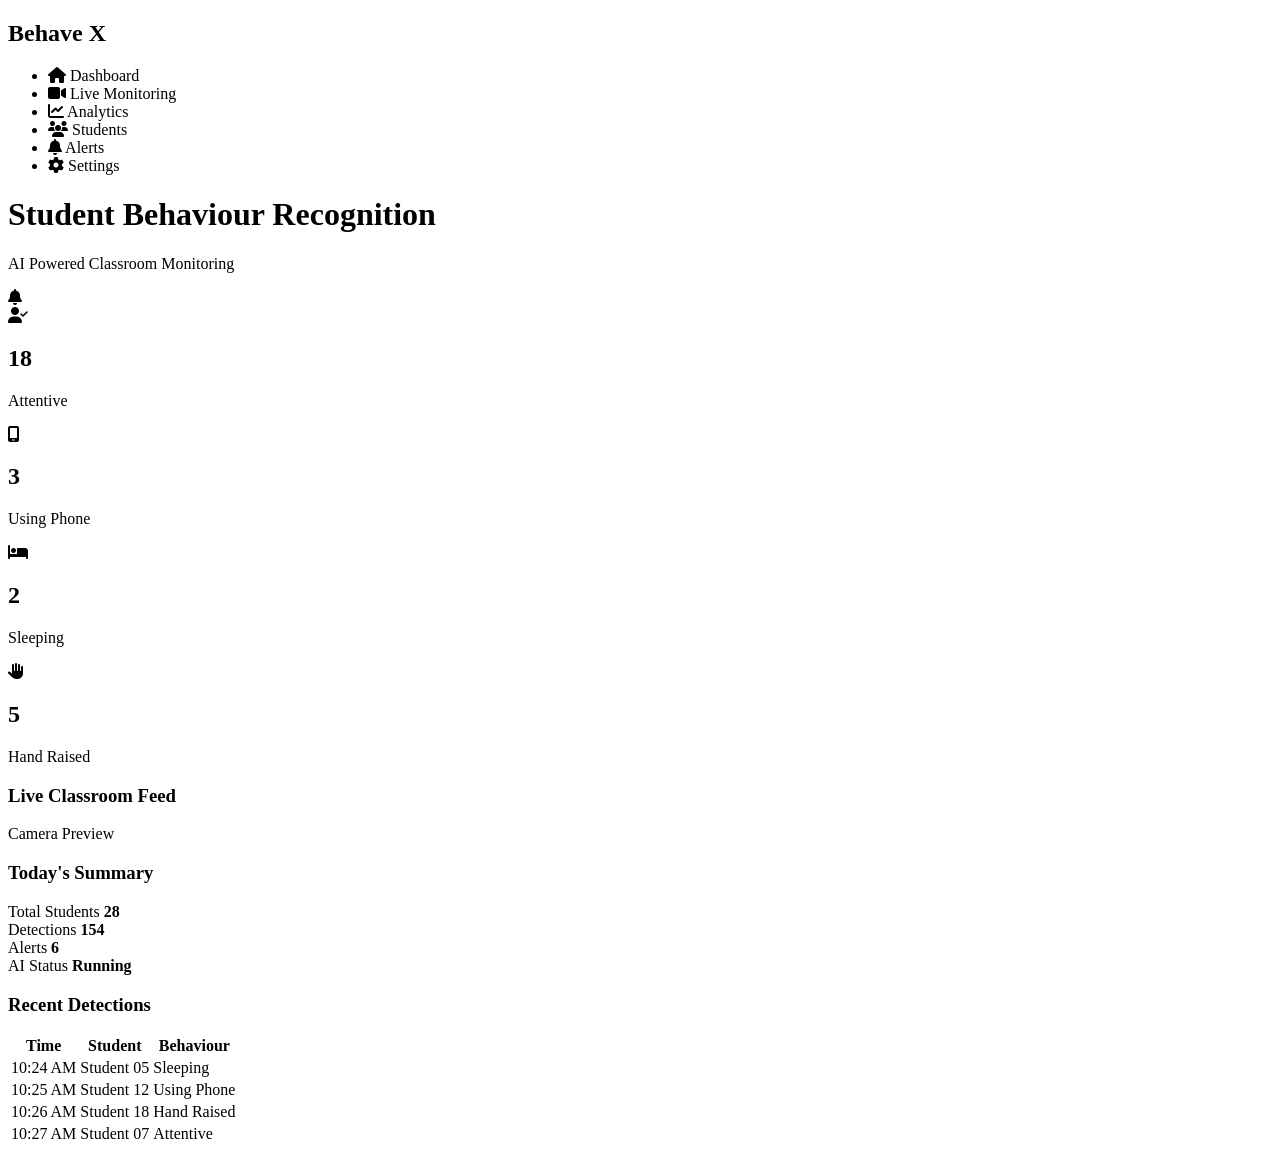
==== templates/index.html @ a610a655 "Update index.html" ====
<!DOCTYPE html>
<html lang="en">
<head>
    <meta charset="UTF-8">
    <meta name="viewport" content="width=device-width, initial-scale=1.0">
    <title>Student Behaviour Recognition Dashboard</title>
    <link rel="stylesheet" href="style.css">

    <!-- Font Awesome -->
    <link rel="stylesheet"
        href="https://cdnjs.cloudflare.com/ajax/libs/font-awesome/6.5.1/css/all.min.css">
</head>
<body>

<div class="container">

    <!-- Sidebar -->
    <aside class="sidebar">
        <h2>Behave X</h2>

        <ul>
            <li class="active"><i class="fas fa-home"></i> Dashboard</li>
            <li><i class="fas fa-video"></i> Live Monitoring</li>
            <li><i class="fas fa-chart-line"></i> Analytics</li>
            <li><i class="fas fa-users"></i> Students</li>
            <li><i class="fas fa-bell"></i> Alerts</li>
            <li><i class="fas fa-cog"></i> Settings</li>
        </ul>
    </aside>

    <!-- Main Content -->
    <main class="main">

        <!-- Header -->
        <header>
            <div>
                <h1>Student Behaviour Recognition</h1>
                <p>AI Powered Classroom Monitoring</p>
            </div>

            <div class="profile">
                <i class="fas fa-bell"></i>
                <img src="" alt="">
            </div>
        </header>

        <!-- Stats -->
        <section class="cards">

            <div class="card">
                <i class="fas fa-user-check green"></i>
                <h2>18</h2>
                <p>Attentive</p>
            </div>

            <div class="card">
                <i class="fas fa-mobile-screen orange"></i>
                <h2>3</h2>
                <p>Using Phone</p>
            </div>

            <div class="card">
                <i class="fas fa-bed red"></i>
                <h2>2</h2>
                <p>Sleeping</p>
            </div>

            <div class="card">
                <i class="fas fa-hand-paper blue"></i>
                <h2>5</h2>
                <p>Hand Raised</p>
            </div>

        </section>

        <!-- Middle -->
        <section class="middle">

            <div class="camera">
                <h3>Live Classroom Feed</h3>

                <div class="camera-box">
                    Camera Preview
                </div>

            </div>

            <div class="summary">

                <h3>Today's Summary</h3>

                <div class="summary-item">
                    <span>Total Students</span>
                    <strong>28</strong>
                </div>

                <div class="summary-item">
                    <span>Detections</span>
                    <strong>154</strong>
                </div>

                <div class="summary-item">
                    <span>Alerts</span>
                    <strong>6</strong>
                </div>

                <div class="summary-item">
                    <span>AI Status</span>
                    <strong class="green-text">Running</strong>
                </div>

            </div>

        </section>

        <!-- Recent Detections -->
        <section class="table">

            <h3>Recent Detections</h3>

            <table>

                <tr>
                    <th>Time</th>
                    <th>Student</th>
                    <th>Behaviour</th>
                </tr>

                <tr>
                    <td>10:24 AM</td>
                    <td>Student 05</td>
                    <td class="red-text">Sleeping</td>
                </tr>

                <tr>
                    <td>10:25 AM</td>
                    <td>Student 12</td>
                    <td class="orange-text">Using Phone</td>
                </tr>

                <tr>
                    <td>10:26 AM</td>
                    <td>Student 18</td>
                    <td class="blue-text">Hand Raised</td>
                </tr>

                <tr>
                    <td>10:27 AM</td>
                    <td>Student 07</td>
                    <td class="green-text">Attentive</td>
                </tr>

            </table>

        </section>

    </main>

</div>

</body>
</html>
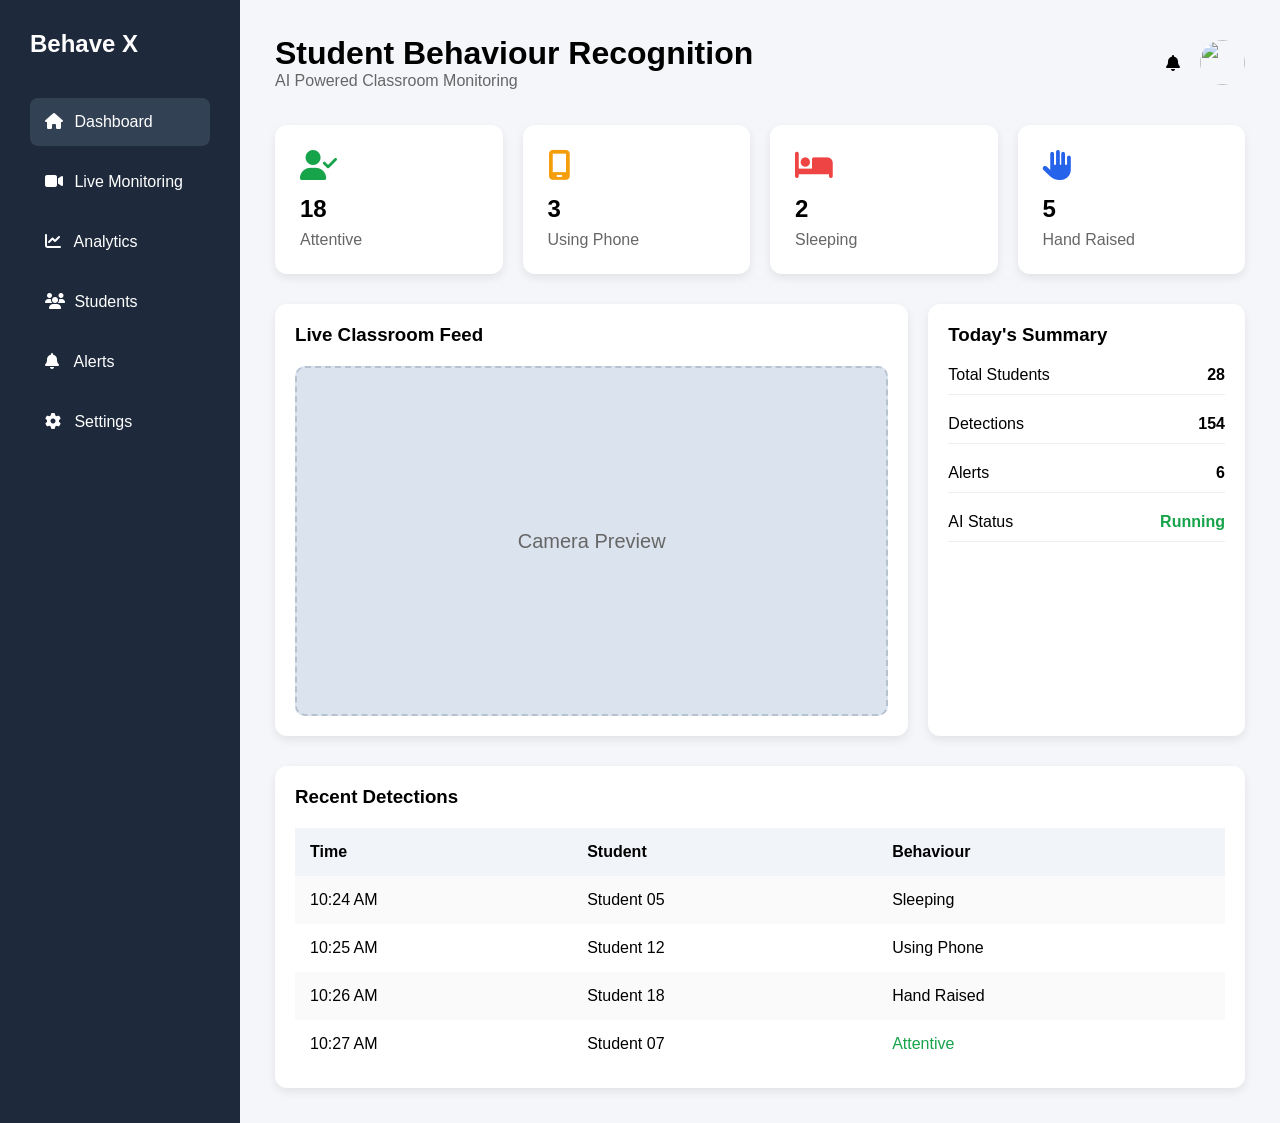
==== commit 5e449930: "css file fix" ====
--- a/templates/index.html
+++ b/templates/index.html
@@ -1,162 +1,165 @@
 <!DOCTYPE html>
 <html lang="en">
+
 <head>
     <meta charset="UTF-8">
     <meta name="viewport" content="width=device-width, initial-scale=1.0">
     <title>Student Behaviour Recognition Dashboard</title>
-    <link rel="stylesheet" href="style.css">
+    <link rel="stylesheet" href="../static/css/style.css">
+
 
     <!-- Font Awesome -->
-    <link rel="stylesheet"
-        href="https://cdnjs.cloudflare.com/ajax/libs/font-awesome/6.5.1/css/all.min.css">
+    <link rel="stylesheet" href="https://cdnjs.cloudflare.com/ajax/libs/font-awesome/6.5.1/css/all.min.css">
 </head>
+
 <body>
 
-<div class="container">
+    <div class="container">
 
-    <!-- Sidebar -->
-    <aside class="sidebar">
-        <h2>Behave X</h2>
+        <!-- Sidebar -->
+        <aside class="sidebar">
+            <h2>Behave X</h2>
 
-        <ul>
-            <li class="active"><i class="fas fa-home"></i> Dashboard</li>
-            <li><i class="fas fa-video"></i> Live Monitoring</li>
-            <li><i class="fas fa-chart-line"></i> Analytics</li>
-            <li><i class="fas fa-users"></i> Students</li>
-            <li><i class="fas fa-bell"></i> Alerts</li>
-            <li><i class="fas fa-cog"></i> Settings</li>
-        </ul>
-    </aside>
+            <ul>
+                <li class="active"><i class="fas fa-home"></i> Dashboard</li>
+                <li><i class="fas fa-video"></i> Live Monitoring</li>
+                <li><i class="fas fa-chart-line"></i> Analytics</li>
+                <li><i class="fas fa-users"></i> Students</li>
+                <li><i class="fas fa-bell"></i> Alerts</li>
+                <li><i class="fas fa-cog"></i> Settings</li>
+            </ul>
+        </aside>
 
-    <!-- Main Content -->
-    <main class="main">
+        <!-- Main Content -->
+        <main class="main">
 
-        <!-- Header -->
-        <header>
-            <div>
-                <h1>Student Behaviour Recognition</h1>
-                <p>AI Powered Classroom Monitoring</p>
-            </div>
-
-            <div class="profile">
-                <i class="fas fa-bell"></i>
-                <img src="" alt="">
-            </div>
-        </header>
-
-        <!-- Stats -->
-        <section class="cards">
-
-            <div class="card">
-                <i class="fas fa-user-check green"></i>
-                <h2>18</h2>
-                <p>Attentive</p>
-            </div>
-
-            <div class="card">
-                <i class="fas fa-mobile-screen orange"></i>
-                <h2>3</h2>
-                <p>Using Phone</p>
-            </div>
-
-            <div class="card">
-                <i class="fas fa-bed red"></i>
-                <h2>2</h2>
-                <p>Sleeping</p>
-            </div>
-
-            <div class="card">
-                <i class="fas fa-hand-paper blue"></i>
-                <h2>5</h2>
-                <p>Hand Raised</p>
-            </div>
-
-        </section>
-
-        <!-- Middle -->
-        <section class="middle">
-
-            <div class="camera">
-                <h3>Live Classroom Feed</h3>
-
-                <div class="camera-box">
-                    Camera Preview
+            <!-- Header -->
+            <header>
+                <div>
+                    <h1>Student Behaviour Recognition</h1>
+                    <p>AI Powered Classroom Monitoring</p>
                 </div>
 
-            </div>
+                <div class="profile">
+                    <i class="fas fa-bell"></i>
+                    <img src="" alt="">
+                </div>
+            </header>
 
-            <div class="summary">
+            <!-- Stats -->
+            <section class="cards">
 
-                <h3>Today's Summary</h3>
-
-                <div class="summary-item">
-                    <span>Total Students</span>
-                    <strong>28</strong>
+                <div class="card">
+                    <i class="fas fa-user-check green"></i>
+                    <h2>18</h2>
+                    <p>Attentive</p>
                 </div>
 
-                <div class="summary-item">
-                    <span>Detections</span>
-                    <strong>154</strong>
+                <div class="card">
+                    <i class="fas fa-mobile-screen orange"></i>
+                    <h2>3</h2>
+                    <p>Using Phone</p>
                 </div>
 
-                <div class="summary-item">
-                    <span>Alerts</span>
-                    <strong>6</strong>
+                <div class="card">
+                    <i class="fas fa-bed red"></i>
+                    <h2>2</h2>
+                    <p>Sleeping</p>
                 </div>
 
-                <div class="summary-item">
-                    <span>AI Status</span>
-                    <strong class="green-text">Running</strong>
+                <div class="card">
+                    <i class="fas fa-hand-paper blue"></i>
+                    <h2>5</h2>
+                    <p>Hand Raised</p>
                 </div>
 
-            </div>
+            </section>
 
-        </section>
+            <!-- Middle -->
+            <section class="middle">
 
-        <!-- Recent Detections -->
-        <section class="table">
+                <div class="camera">
+                    <h3>Live Classroom Feed</h3>
 
-            <h3>Recent Detections</h3>
+                    <div class="camera-box">
+                        Camera Preview
+                    </div>
 
-            <table>
+                </div>
 
-                <tr>
-                    <th>Time</th>
-                    <th>Student</th>
-                    <th>Behaviour</th>
-                </tr>
+                <div class="summary">
 
-                <tr>
-                    <td>10:24 AM</td>
-                    <td>Student 05</td>
-                    <td class="red-text">Sleeping</td>
-                </tr>
+                    <h3>Today's Summary</h3>
 
-                <tr>
-                    <td>10:25 AM</td>
-                    <td>Student 12</td>
-                    <td class="orange-text">Using Phone</td>
-                </tr>
+                    <div class="summary-item">
+                        <span>Total Students</span>
+                        <strong>28</strong>
+                    </div>
 
-                <tr>
-                    <td>10:26 AM</td>
-                    <td>Student 18</td>
-                    <td class="blue-text">Hand Raised</td>
-                </tr>
+                    <div class="summary-item">
+                        <span>Detections</span>
+                        <strong>154</strong>
+                    </div>
 
-                <tr>
-                    <td>10:27 AM</td>
-                    <td>Student 07</td>
-                    <td class="green-text">Attentive</td>
-                </tr>
+                    <div class="summary-item">
+                        <span>Alerts</span>
+                        <strong>6</strong>
+                    </div>
 
-            </table>
+                    <div class="summary-item">
+                        <span>AI Status</span>
+                        <strong class="green-text">Running</strong>
+                    </div>
 
-        </section>
+                </div>
 
-    </main>
+            </section>
 
-</div>
+            <!-- Recent Detections -->
+            <section class="table">
+
+                <h3>Recent Detections</h3>
+
+                <table>
+
+                    <tr>
+                        <th>Time</th>
+                        <th>Student</th>
+                        <th>Behaviour</th>
+                    </tr>
+
+                    <tr>
+                        <td>10:24 AM</td>
+                        <td>Student 05</td>
+                        <td class="red-text">Sleeping</td>
+                    </tr>
+
+                    <tr>
+                        <td>10:25 AM</td>
+                        <td>Student 12</td>
+                        <td class="orange-text">Using Phone</td>
+                    </tr>
+
+                    <tr>
+                        <td>10:26 AM</td>
+                        <td>Student 18</td>
+                        <td class="blue-text">Hand Raised</td>
+                    </tr>
+
+                    <tr>
+                        <td>10:27 AM</td>
+                        <td>Student 07</td>
+                        <td class="green-text">Attentive</td>
+                    </tr>
+
+                </table>
+
+            </section>
+
+        </main>
+
+    </div>
 
 </body>
-</html>
+
+</html>
--- a/static/css/style.css
+++ b/static/css/style.css
@@ -0,0 +1,199 @@
+*{
+    margin:0;
+    padding:0;
+    box-sizing:border-box;
+    font-family:Arial, Helvetica, sans-serif;
+}
+
+body{
+    background:#f4f6f9;
+}
+
+.container{
+    display:flex;
+}
+
+/* Sidebar */
+
+.sidebar{
+    width:240px;
+    background:#1e293b;
+    color:#fff;
+    min-height:100vh;
+    padding:30px;
+}
+
+.sidebar h2{
+    margin-bottom:40px;
+}
+
+.sidebar ul{
+    list-style:none;
+}
+
+.sidebar li{
+    padding:15px;
+    margin-bottom:12px;
+    border-radius:8px;
+    cursor:pointer;
+}
+
+.sidebar li:hover,
+.sidebar .active{
+    background:#334155;
+}
+
+.sidebar i{
+    width:25px;
+}
+
+/* Main */
+
+.main{
+    flex:1;
+    padding:35px;
+}
+
+/* Header */
+
+header{
+    display:flex;
+    justify-content:space-between;
+    align-items:center;
+    margin-bottom:35px;
+}
+
+header p{
+    color:#666;
+}
+
+.profile{
+    display:flex;
+    align-items:center;
+    gap:20px;
+}
+
+.profile img{
+    width:45px;
+    height:45px;
+    border-radius:50%;
+}
+
+/* Cards */
+
+.cards{
+    display:grid;
+    grid-template-columns:repeat(4,1fr);
+    gap:20px;
+}
+
+.card{
+    background:#fff;
+    padding:25px;
+    border-radius:12px;
+    box-shadow:0 4px 10px rgba(0,0,0,.08);
+}
+
+.card i{
+    font-size:30px;
+    margin-bottom:15px;
+}
+
+.card h2{
+    margin-bottom:8px;
+}
+
+.card p{
+    color:#666;
+}
+
+/* Middle */
+
+.middle{
+    margin-top:30px;
+    display:grid;
+    grid-template-columns:2fr 1fr;
+    gap:20px;
+}
+
+.camera,
+.summary{
+    background:#fff;
+    border-radius:12px;
+    padding:20px;
+    box-shadow:0 4px 10px rgba(0,0,0,.08);
+}
+
+.camera-box{
+    margin-top:20px;
+    height:350px;
+    background:#dbe4ee;
+    border:2px dashed #b5c2d0;
+    border-radius:10px;
+
+    display:flex;
+    justify-content:center;
+    align-items:center;
+
+    color:#666;
+    font-size:20px;
+}
+
+.summary-item{
+    display:flex;
+    justify-content:space-between;
+    margin:20px 0;
+    padding-bottom:10px;
+    border-bottom:1px solid #eee;
+}
+
+/* Table */
+
+.table{
+    margin-top:30px;
+    background:#fff;
+    padding:20px;
+    border-radius:12px;
+    box-shadow:0 4px 10px rgba(0,0,0,.08);
+}
+
+table{
+    width:100%;
+    border-collapse:collapse;
+    margin-top:20px;
+}
+
+th,td{
+    text-align:left;
+    padding:15px;
+}
+
+th{
+    background:#f1f5f9;
+}
+
+tr:nth-child(even){
+    background:#fafafa;
+}
+
+/* Colors */
+
+.green{
+    color:#16a34a;
+}
+
+.orange{
+    color:#f59e0b;
+}
+
+.red{
+    color:#ef4444;
+}
+
+.blue{
+    color:#2563eb;
+}
+
+.green-text{
+    color:#16a34a;
+}
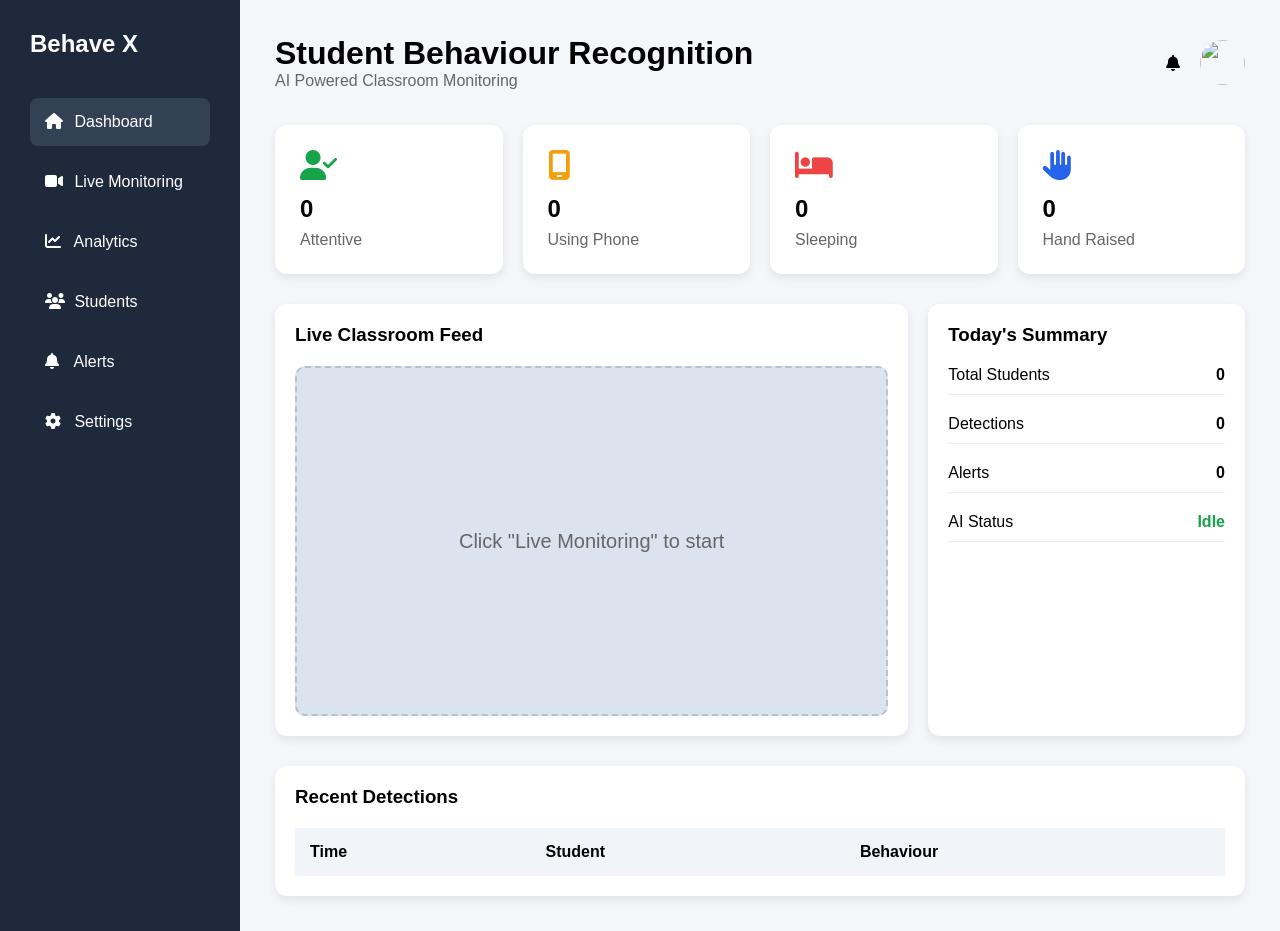
==== commit f05c93ef: "Update index.html" ====
--- a/templates/index.html
+++ b/templates/index.html
@@ -1,165 +1,115 @@
 <!DOCTYPE html>
 <html lang="en">
-
 <head>
     <meta charset="UTF-8">
     <meta name="viewport" content="width=device-width, initial-scale=1.0">
     <title>Student Behaviour Recognition Dashboard</title>
     <link rel="stylesheet" href="../static/css/style.css">
-
-
-    <!-- Font Awesome -->
     <link rel="stylesheet" href="https://cdnjs.cloudflare.com/ajax/libs/font-awesome/6.5.1/css/all.min.css">
 </head>
-
 <body>
 
-    <div class="container">
+<div class="container">
 
-        <!-- Sidebar -->
-        <aside class="sidebar">
-            <h2>Behave X</h2>
+    <aside class="sidebar">
+        <h2>Behave X</h2>
+        <ul>
+            <li class="active"><i class="fas fa-home"></i> Dashboard</li>
+            <li id="live-toggle"><i class="fas fa-video"></i> Live Monitoring</li>
+            <li><i class="fas fa-chart-line"></i> Analytics</li>
+            <li><i class="fas fa-users"></i> Students</li>
+            <li><i class="fas fa-bell"></i> Alerts</li>
+            <li><i class="fas fa-cog"></i> Settings</li>
+        </ul>
+    </aside>
 
-            <ul>
-                <li class="active"><i class="fas fa-home"></i> Dashboard</li>
-                <li><i class="fas fa-video"></i> Live Monitoring</li>
-                <li><i class="fas fa-chart-line"></i> Analytics</li>
-                <li><i class="fas fa-users"></i> Students</li>
-                <li><i class="fas fa-bell"></i> Alerts</li>
-                <li><i class="fas fa-cog"></i> Settings</li>
-            </ul>
-        </aside>
+    <main class="main">
 
-        <!-- Main Content -->
-        <main class="main">
+        <header>
+            <div>
+                <h1>Student Behaviour Recognition</h1>
+                <p>AI Powered Classroom Monitoring</p>
+            </div>
+            <div class="profile">
+                <i class="fas fa-bell"></i>
+                <img src="" alt="">
+            </div>
+        </header>
 
-            <!-- Header -->
-            <header>
-                <div>
-                    <h1>Student Behaviour Recognition</h1>
-                    <p>AI Powered Classroom Monitoring</p>
+        <section class="cards">
+            <div class="card">
+                <i class="fas fa-user-check green"></i>
+                <h2 id="stat-attentive">0</h2>
+                <p>Attentive</p>
+            </div>
+            <div class="card">
+                <i class="fas fa-mobile-screen orange"></i>
+                <h2 id="stat-phone">0</h2>
+                <p>Using Phone</p>
+            </div>
+            <div class="card">
+                <i class="fas fa-bed red"></i>
+                <h2 id="stat-sleeping">0</h2>
+                <p>Sleeping</p>
+            </div>
+            <div class="card">
+                <i class="fas fa-hand-paper blue"></i>
+                <h2 id="stat-hand">0</h2>
+                <p>Hand Raised</p>
+            </div>
+        </section>
+
+        <section class="middle">
+            <div class="camera">
+                <h3>Live Classroom Feed</h3>
+                <div class="camera-box">
+                    <img id="live-feed" src="" alt="Live Feed" style="width:100%;height:100%;object-fit:cover;display:none;">
+                    <span id="camera-placeholder">Click "Live Monitoring" to start</span>
                 </div>
+            </div>
+            <div class="summary">
+                <h3>Today's Summary</h3>
+                <div class="summary-item">
+                    <span>Total Students</span>
+                    <strong id="sum-total">0</strong>
+                </div>
+                <div class="summary-item">
+                    <span>Detections</span>
+                    <strong id="sum-detections">0</strong>
+                </div>
+                <div class="summary-item">
+                    <span>Alerts</span>
+                    <strong id="sum-alerts">0</strong>
+                </div>
+                <div class="summary-item">
+                    <span>AI Status</span>
+                    <strong id="sum-status" class="green-text">Idle</strong>
+                </div>
+            </div>
+        </section>
 
-                <div class="profile">
-                    <i class="fas fa-bell"></i>
-                    <img src="" alt="">
-                </div>
-            </header>
-
-            <!-- Stats -->
-            <section class="cards">
-
-                <div class="card">
-                    <i class="fas fa-user-check green"></i>
-                    <h2>18</h2>
-                    <p>Attentive</p>
-                </div>
-
-                <div class="card">
-                    <i class="fas fa-mobile-screen orange"></i>
-                    <h2>3</h2>
-                    <p>Using Phone</p>
-                </div>
-
-                <div class="card">
-                    <i class="fas fa-bed red"></i>
-                    <h2>2</h2>
-                    <p>Sleeping</p>
-                </div>
-
-                <div class="card">
-                    <i class="fas fa-hand-paper blue"></i>
-                    <h2>5</h2>
-                    <p>Hand Raised</p>
-                </div>
-
-            </section>
-
-            <!-- Middle -->
-            <section class="middle">
-
-                <div class="camera">
-                    <h3>Live Classroom Feed</h3>
-
-                    <div class="camera-box">
-                        Camera Preview
-                    </div>
-
-                </div>
-
-                <div class="summary">
-
-                    <h3>Today's Summary</h3>
-
-                    <div class="summary-item">
-                        <span>Total Students</span>
-                        <strong>28</strong>
-                    </div>
-
-                    <div class="summary-item">
-                        <span>Detections</span>
-                        <strong>154</strong>
-                    </div>
-
-                    <div class="summary-item">
-                        <span>Alerts</span>
-                        <strong>6</strong>
-                    </div>
-
-                    <div class="summary-item">
-                        <span>AI Status</span>
-                        <strong class="green-text">Running</strong>
-                    </div>
-
-                </div>
-
-            </section>
-
-            <!-- Recent Detections -->
-            <section class="table">
-
-                <h3>Recent Detections</h3>
-
-                <table>
-
+        <section class="table">
+            <h3>Recent Detections</h3>
+            <table>
+                <thead>
                     <tr>
                         <th>Time</th>
                         <th>Student</th>
                         <th>Behaviour</th>
                     </tr>
+                </thead>
+                <tbody id="detections-body">
+                    <!-- Dynamic rows -->
+                </tbody>
+            </table>
+        </section>
 
-                    <tr>
-                        <td>10:24 AM</td>
-                        <td>Student 05</td>
-                        <td class="red-text">Sleeping</td>
-                    </tr>
+    </main>
 
-                    <tr>
-                        <td>10:25 AM</td>
-                        <td>Student 12</td>
-                        <td class="orange-text">Using Phone</td>
-                    </tr>
+</div>
 
-                    <tr>
-                        <td>10:26 AM</td>
-                        <td>Student 18</td>
-                        <td class="blue-text">Hand Raised</td>
-                    </tr>
-
-                    <tr>
-                        <td>10:27 AM</td>
-                        <td>Student 07</td>
-                        <td class="green-text">Attentive</td>
-                    </tr>
-
-                </table>
-
-            </section>
-
-        </main>
-
-    </div>
+<script src="https://cdn.socket.io/4.5.4/socket.io.min.js"></script>
+<script src="../static/js/dashboard.js"></script>
 
 </body>
-
-</html>+</html>
